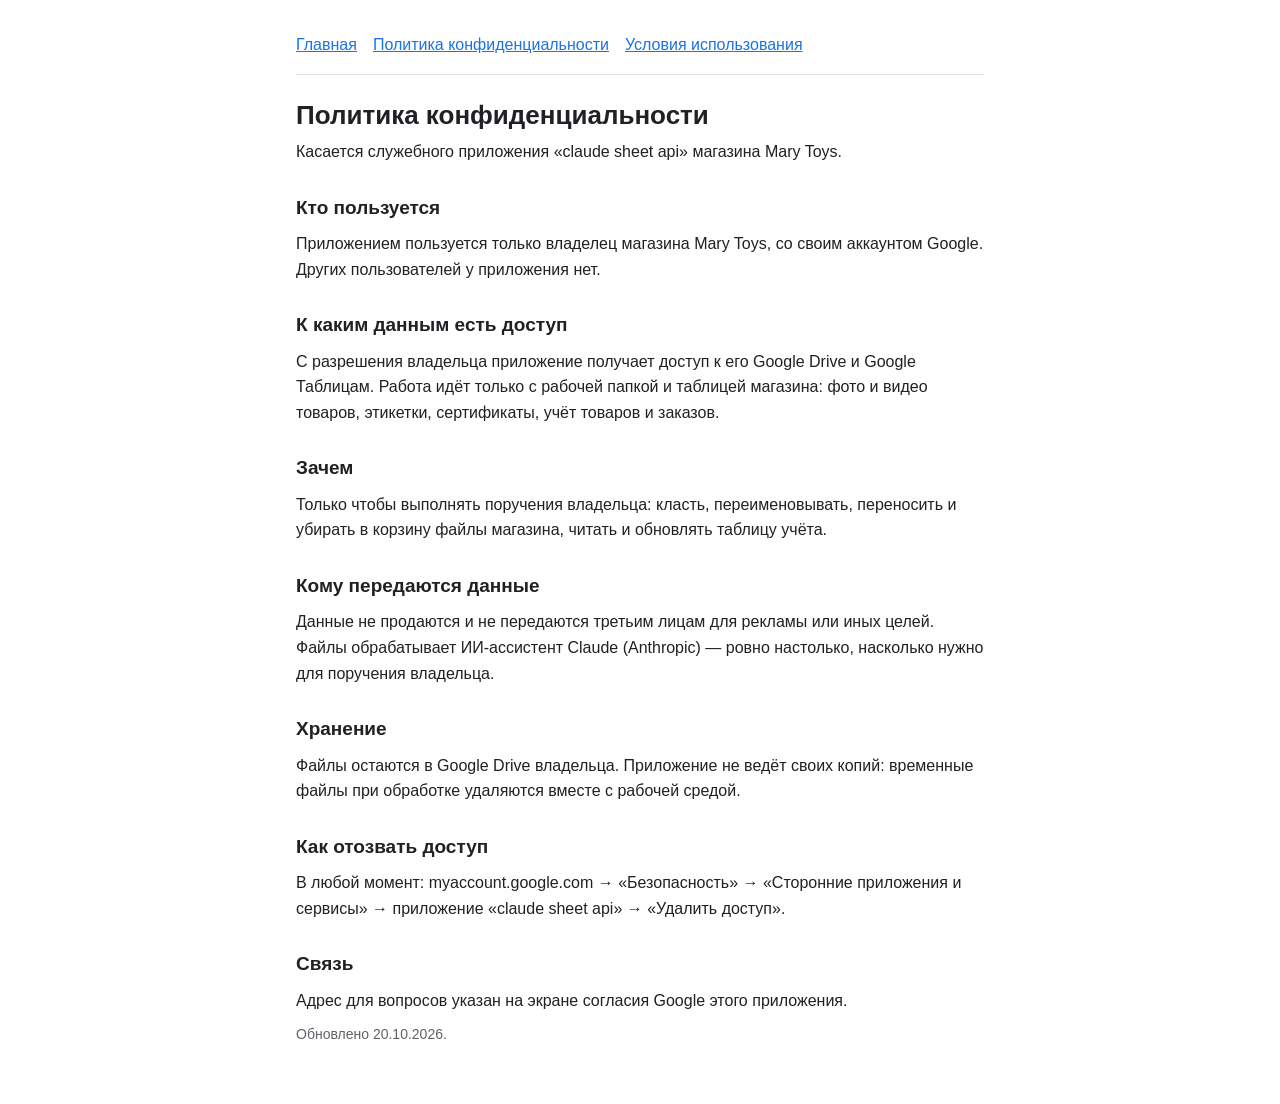
==== privacy.html @ 689a2454 "Страницы для экрана согласия Google: главная, политика, условия Служебное приложение «claude sheet a" ====
<!doctype html>
<html lang="ru">
<head>
<meta charset="utf-8">
<meta name="viewport" content="width=device-width, initial-scale=1">
<title>Политика конфиденциальности — Mary Toys</title>
<link rel="stylesheet" href="style.css">
</head>
<body>
<main>
<nav><a href="./">Главная</a><a href="privacy.html">Политика конфиденциальности</a><a href="terms.html">Условия использования</a></nav>
<h1>Политика конфиденциальности</h1>
<p>Касается служебного приложения «claude sheet api» магазина Mary Toys.</p>
<h2>Кто пользуется</h2>
<p>Приложением пользуется только владелец магазина Mary Toys, со своим аккаунтом Google.
Других пользователей у приложения нет.</p>
<h2>К каким данным есть доступ</h2>
<p>С разрешения владельца приложение получает доступ к его Google Drive и Google Таблицам.
Работа идёт только с рабочей папкой и таблицей магазина: фото и видео товаров, этикетки,
сертификаты, учёт товаров и заказов.</p>
<h2>Зачем</h2>
<p>Только чтобы выполнять поручения владельца: класть, переименовывать, переносить и убирать
в корзину файлы магазина, читать и обновлять таблицу учёта.</p>
<h2>Кому передаются данные</h2>
<p>Данные не продаются и не передаются третьим лицам для рекламы или иных целей. Файлы
обрабатывает ИИ-ассистент Claude (Anthropic) — ровно настолько, насколько нужно для поручения
владельца.</p>
<h2>Хранение</h2>
<p>Файлы остаются в Google Drive владельца. Приложение не ведёт своих копий: временные
файлы при обработке удаляются вместе с рабочей средой.</p>
<h2>Как отозвать доступ</h2>
<p>В любой момент: myaccount.google.com → «Безопасность» → «Сторонние приложения и сервисы»
→ приложение «claude sheet api» → «Удалить доступ».</p>
<h2>Связь</h2>
<p>Адрес для вопросов указан на экране согласия Google этого приложения.</p>
<p class="muted">Обновлено 20.10.2026.</p>
</main>
</body>
</html>
---- style.css ----
:root { --bg: #ffffff; --fg: #202124; --muted: #5f6368; --line: #e0e0e0; --link: #1a73e8; }
@media (prefers-color-scheme: dark) { :root { --bg: #1f1f1f; --fg: #e8eaed; --muted: #9aa0a6; --line: #3c4043; --link: #8ab4f8; } }
* { box-sizing: border-box; }
body { margin: 0; background: var(--bg); color: var(--fg); font: 16px/1.6 -apple-system, "Segoe UI", Roboto, Arial, sans-serif; }
main { max-width: 720px; margin: 0 auto; padding: 32px 16px 48px; }
h1 { font-size: 26px; line-height: 1.25; margin: 0 0 8px; }
h2 { font-size: 19px; margin: 28px 0 8px; }
p, li { margin: 0 0 10px; }
.muted { color: var(--muted); font-size: 14px; }
nav { display: flex; flex-wrap: wrap; gap: 16px; padding-bottom: 16px; margin-bottom: 24px; border-bottom: 1px solid var(--line); }
a { color: var(--link); }
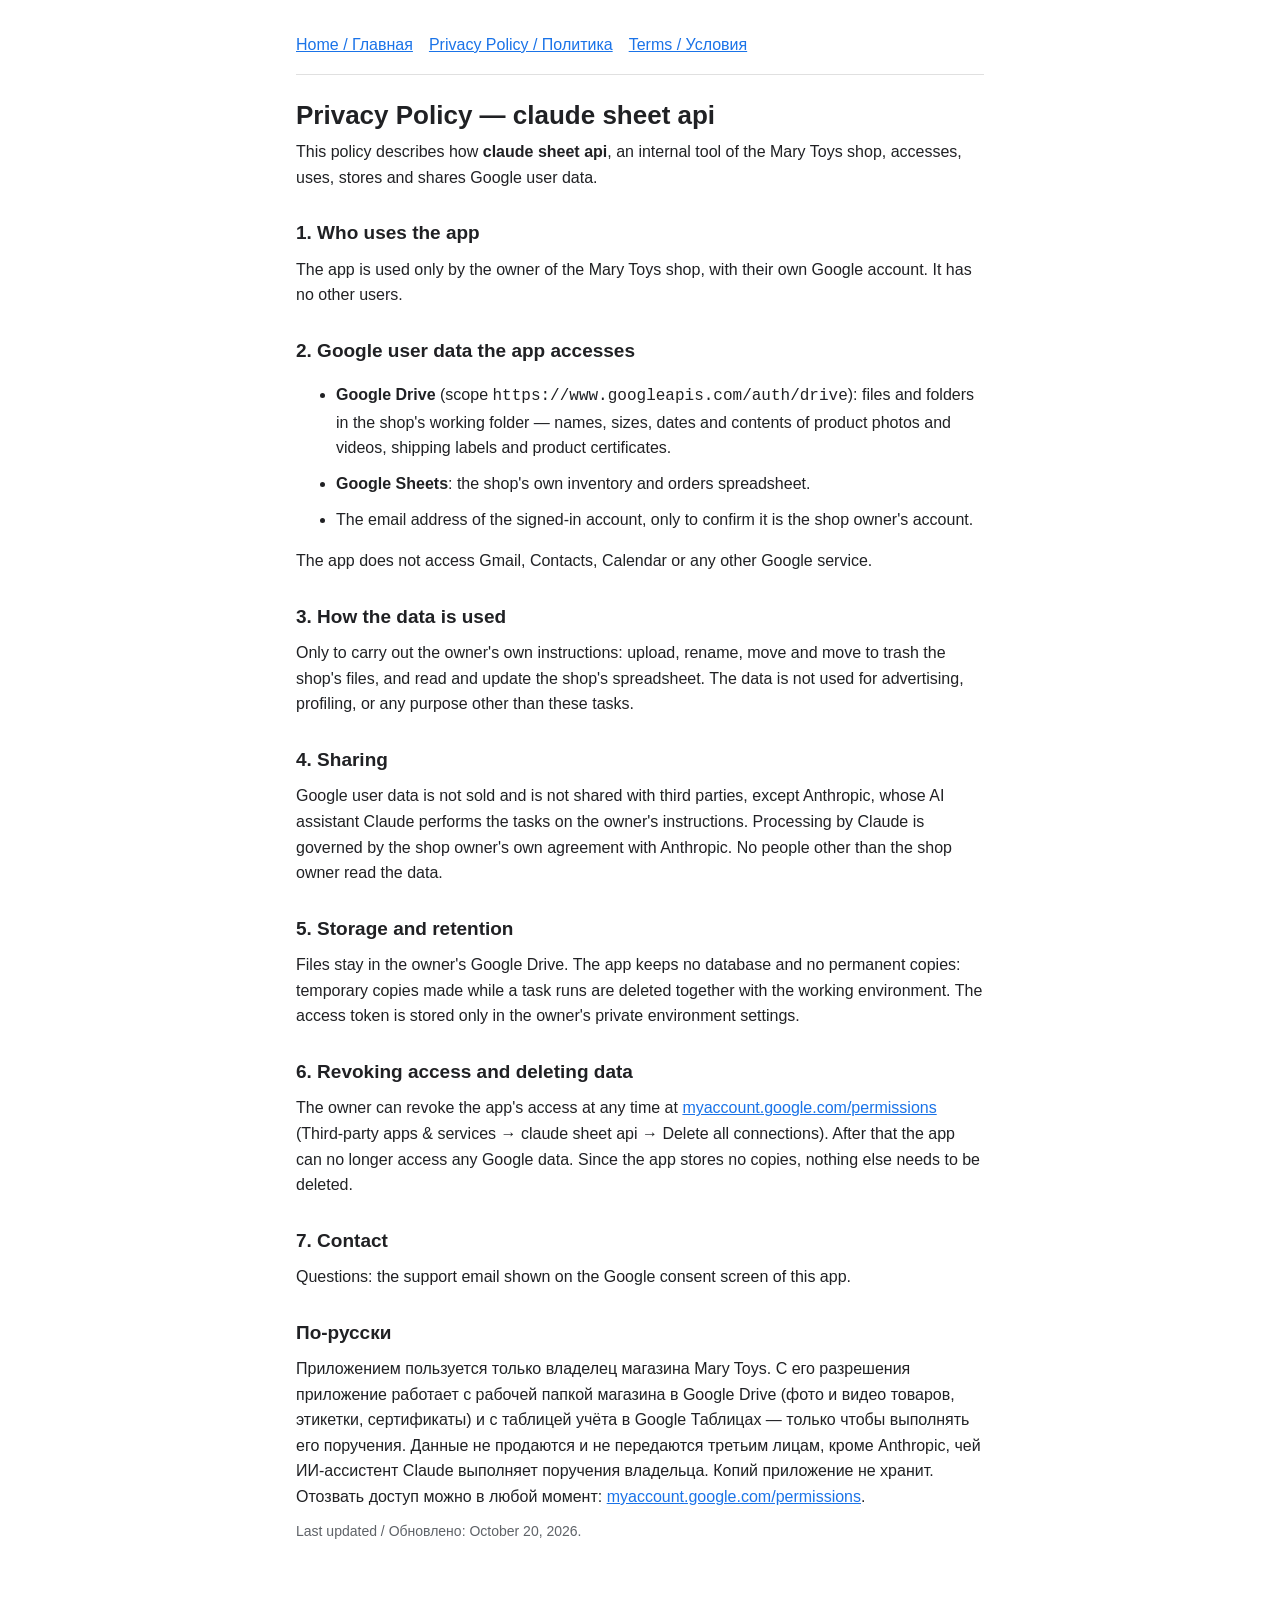
==== commit 37ccd9d4: "Страницы: название приложения, назначение и политика подробнее, по-английски Проверка бренда Google " ====
--- a/privacy.html
+++ b/privacy.html
@@ -1,39 +1,55 @@
 <!doctype html>
-<html lang="ru">
+<html lang="en">
 <head>
 <meta charset="utf-8">
 <meta name="viewport" content="width=device-width, initial-scale=1">
-<title>Политика конфиденциальности — Mary Toys</title>
+<title>Privacy Policy — claude sheet api (Mary Toys)</title>
+<meta name="description" content="claude sheet api — internal tool of the Mary Toys shop for managing the shop’s own Google Drive files and Google Sheets.">
 <link rel="stylesheet" href="style.css">
 </head>
 <body>
 <main>
-<nav><a href="./">Главная</a><a href="privacy.html">Политика конфиденциальности</a><a href="terms.html">Условия использования</a></nav>
-<h1>Политика конфиденциальности</h1>
-<p>Касается служебного приложения «claude sheet api» магазина Mary Toys.</p>
-<h2>Кто пользуется</h2>
-<p>Приложением пользуется только владелец магазина Mary Toys, со своим аккаунтом Google.
-Других пользователей у приложения нет.</p>
-<h2>К каким данным есть доступ</h2>
-<p>С разрешения владельца приложение получает доступ к его Google Drive и Google Таблицам.
-Работа идёт только с рабочей папкой и таблицей магазина: фото и видео товаров, этикетки,
-сертификаты, учёт товаров и заказов.</p>
-<h2>Зачем</h2>
-<p>Только чтобы выполнять поручения владельца: класть, переименовывать, переносить и убирать
-в корзину файлы магазина, читать и обновлять таблицу учёта.</p>
-<h2>Кому передаются данные</h2>
-<p>Данные не продаются и не передаются третьим лицам для рекламы или иных целей. Файлы
-обрабатывает ИИ-ассистент Claude (Anthropic) — ровно настолько, насколько нужно для поручения
-владельца.</p>
-<h2>Хранение</h2>
-<p>Файлы остаются в Google Drive владельца. Приложение не ведёт своих копий: временные
-файлы при обработке удаляются вместе с рабочей средой.</p>
-<h2>Как отозвать доступ</h2>
-<p>В любой момент: myaccount.google.com → «Безопасность» → «Сторонние приложения и сервисы»
-→ приложение «claude sheet api» → «Удалить доступ».</p>
-<h2>Связь</h2>
-<p>Адрес для вопросов указан на экране согласия Google этого приложения.</p>
-<p class="muted">Обновлено 20.10.2026.</p>
+<nav><a href="./">Home / Главная</a><a href="privacy.html">Privacy Policy / Политика</a><a href="terms.html">Terms / Условия</a></nav>
+<h1>Privacy Policy — claude sheet api</h1>
+<p>This policy describes how <strong>claude sheet api</strong>, an internal tool of the Mary Toys shop, accesses,
+uses, stores and shares Google user data.</p>
+<h2>1. Who uses the app</h2>
+<p>The app is used only by the owner of the Mary Toys shop, with their own Google account. It has no other users.</p>
+<h2>2. Google user data the app accesses</h2>
+<ul>
+<li><strong>Google Drive</strong> (scope <code>https://www.googleapis.com/auth/drive</code>): files and folders in the
+shop's working folder — names, sizes, dates and contents of product photos and videos, shipping labels and product
+certificates.</li>
+<li><strong>Google Sheets</strong>: the shop's own inventory and orders spreadsheet.</li>
+<li>The email address of the signed-in account, only to confirm it is the shop owner's account.</li>
+</ul>
+<p>The app does not access Gmail, Contacts, Calendar or any other Google service.</p>
+<h2>3. How the data is used</h2>
+<p>Only to carry out the owner's own instructions: upload, rename, move and move to trash the shop's files, and read
+and update the shop's spreadsheet. The data is not used for advertising, profiling, or any purpose other than these
+tasks.</p>
+<h2>4. Sharing</h2>
+<p>Google user data is not sold and is not shared with third parties, except Anthropic, whose AI assistant Claude
+performs the tasks on the owner's instructions. Processing by Claude is governed by the shop owner's own agreement
+with Anthropic. No people other than the shop owner read the data.</p>
+<h2>5. Storage and retention</h2>
+<p>Files stay in the owner's Google Drive. The app keeps no database and no permanent copies: temporary copies made
+while a task runs are deleted together with the working environment. The access token is stored only in the owner's
+private environment settings.</p>
+<h2>6. Revoking access and deleting data</h2>
+<p>The owner can revoke the app's access at any time at
+<a href="https://myaccount.google.com/permissions">myaccount.google.com/permissions</a> (Third-party apps &amp;
+services → claude sheet api → Delete all connections). After that the app can no longer access any Google data.
+Since the app stores no copies, nothing else needs to be deleted.</p>
+<h2>7. Contact</h2>
+<p>Questions: the support email shown on the Google consent screen of this app.</p>
+<h2>По-русски</h2>
+<p>Приложением пользуется только владелец магазина Mary Toys. С его разрешения приложение работает с рабочей
+папкой магазина в Google Drive (фото и видео товаров, этикетки, сертификаты) и с таблицей учёта в Google Таблицах —
+только чтобы выполнять его поручения. Данные не продаются и не передаются третьим лицам, кроме Anthropic, чей
+ИИ-ассистент Claude выполняет поручения владельца. Копий приложение не хранит. Отозвать доступ можно в любой момент:
+<a href="https://myaccount.google.com/permissions">myaccount.google.com/permissions</a>.</p>
+<p class="muted">Last updated / Обновлено: October 20, 2026.</p>
 </main>
 </body>
 </html>
